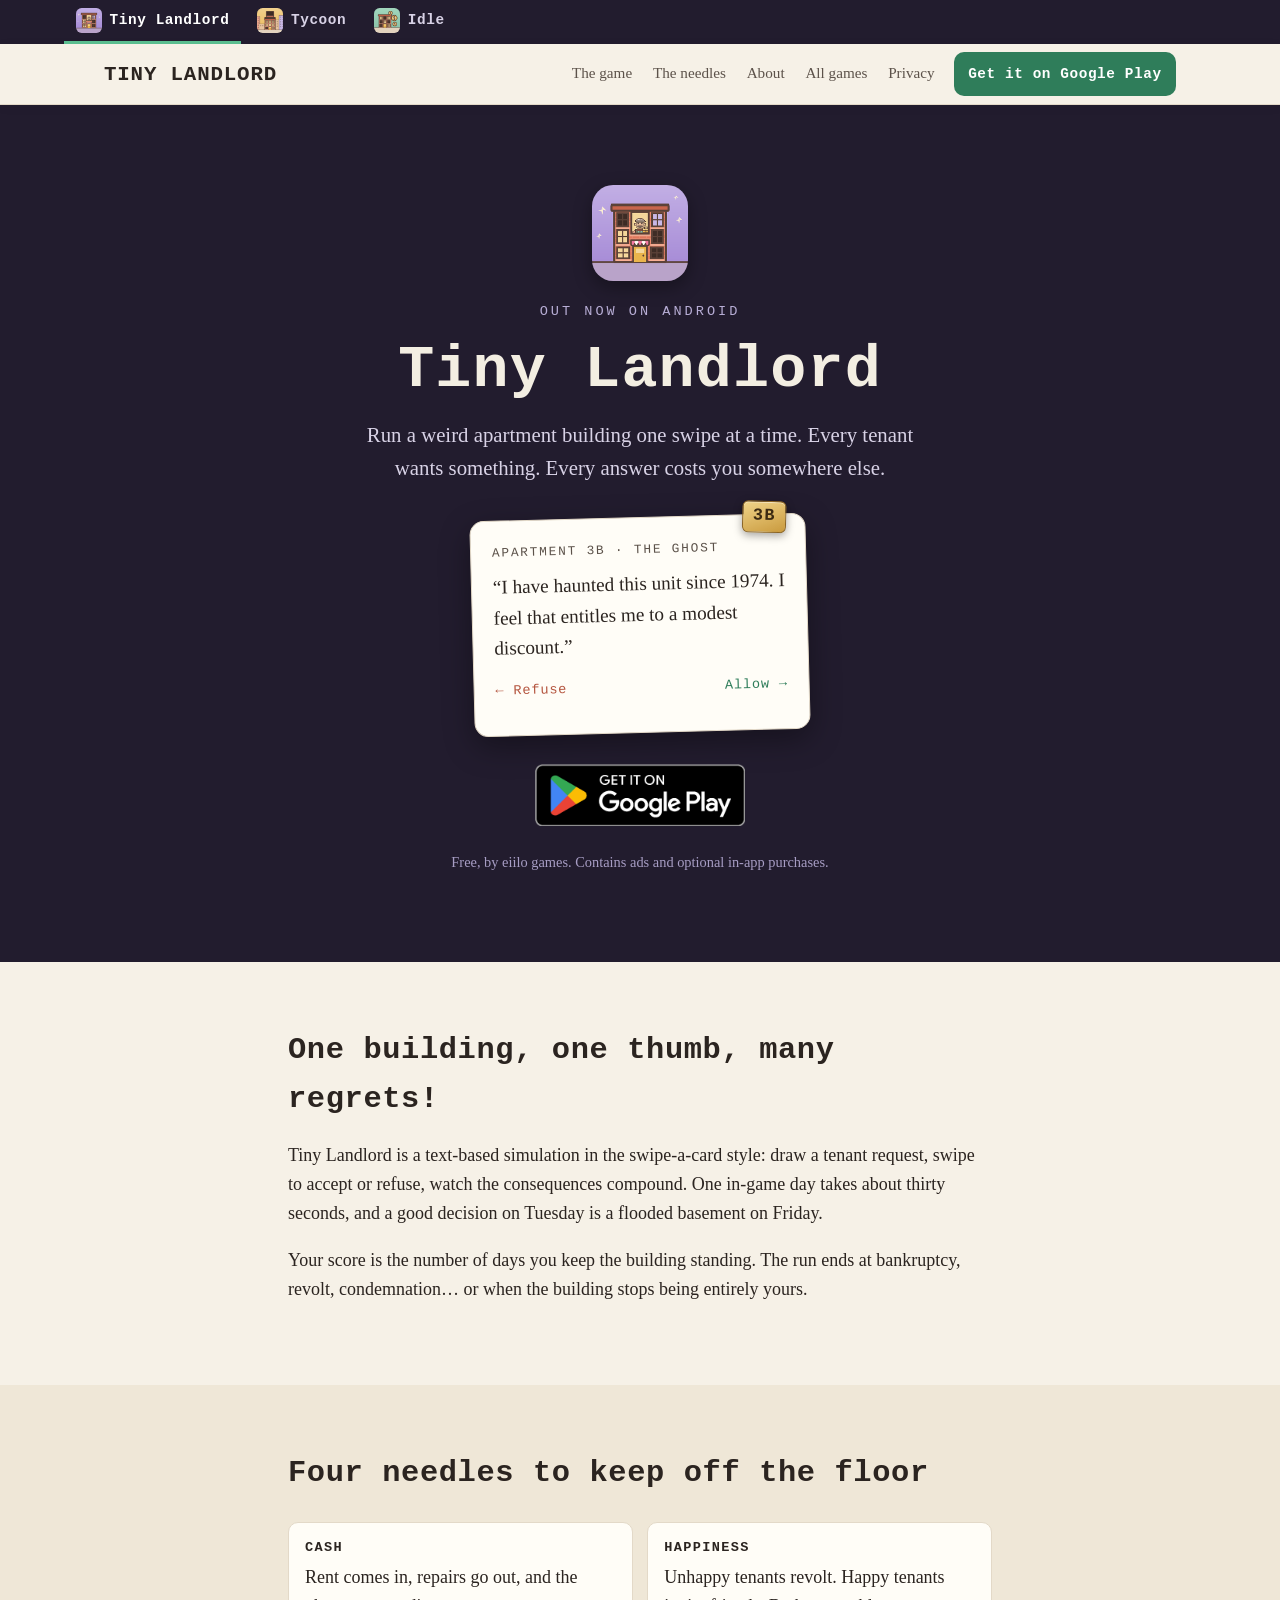
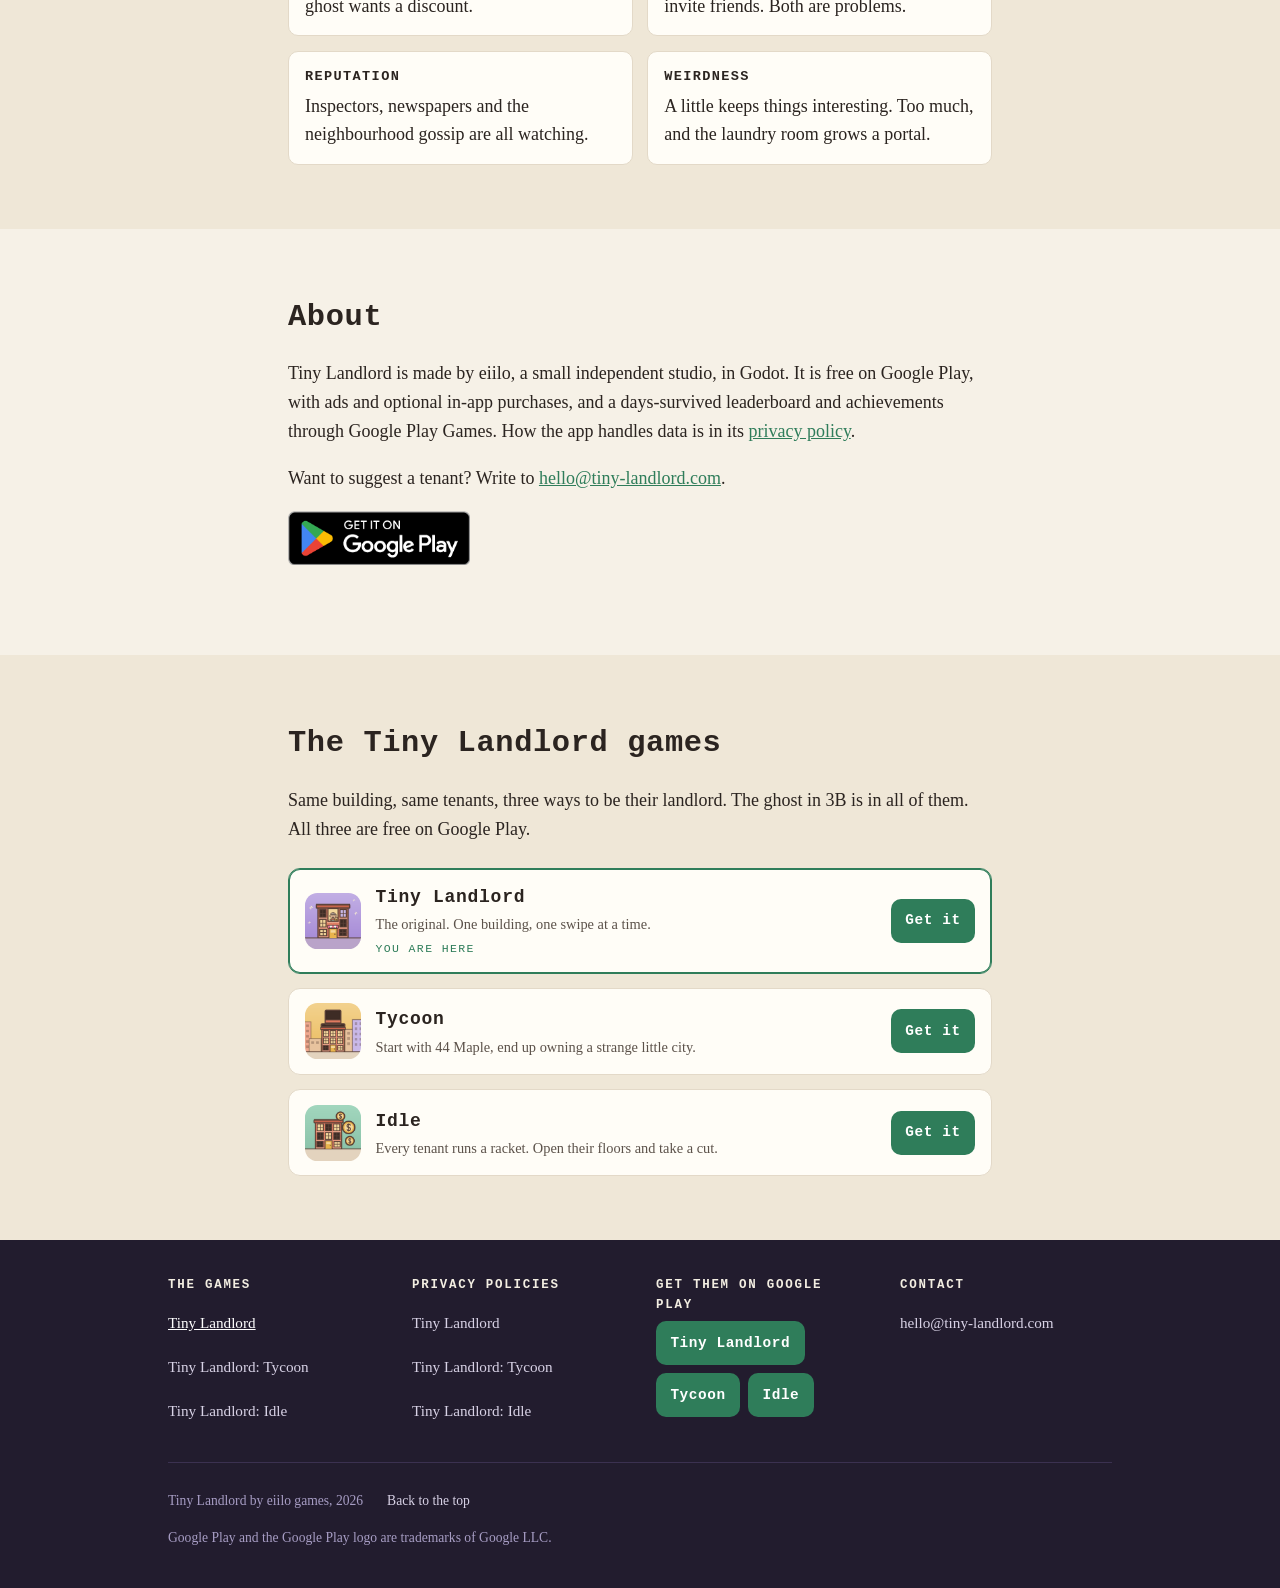
==== index.html @ bfaaeeac "feat: init v1" ====
<!doctype html>
<html lang="en">
<head>
<meta charset="utf-8">
<meta name="viewport" content="width=device-width, initial-scale=1">
<title>Tiny Landlord: a weird apartment-building sim for Android</title>
<meta name="description" content="Run a weird apartment building one swipe at a time. The ghost in 3B wants the rent lowered — allow? A text-based simulation by eiilo games, free on Google Play.">
<link rel="canonical" href="https://tiny-landlord.com/">
<meta name="theme-color" content="#221c2e">
<link rel="icon" type="image/png" sizes="32x32" href="/img/classic-icon-32.png">
<link rel="apple-touch-icon" href="/img/classic-icon-180.png">
<meta property="og:title" content="Tiny Landlord">
<meta property="og:description" content="Run a weird apartment building one swipe at a time. Free on Android.">
<meta property="og:type" content="website">
<meta property="og:url" content="https://tiny-landlord.com/">
<meta property="og:site_name" content="Tiny Landlord">
<!-- TODO: create img/social.png (1200x630 PNG; see README.md) -->
<meta property="og:image" content="https://tiny-landlord.com/img/social.png">
<meta property="og:image:width" content="1200">
<meta property="og:image:height" content="630">
<meta property="og:image:alt" content="Tiny Landlord: a request card from the ghost in apartment 3B.">
<meta name="twitter:card" content="summary_large_image">
<meta name="twitter:title" content="Tiny Landlord">
<meta name="twitter:description" content="Run a weird apartment building one swipe at a time. Free on Android.">
<meta name="twitter:image" content="https://tiny-landlord.com/img/social.png">
<script type="application/ld+json">
{
	"@context": "https://schema.org",
	"@graph": [
		{
			"@type": "WebSite",
			"@id": "https://tiny-landlord.com/#website",
			"url": "https://tiny-landlord.com/",
			"name": "Tiny Landlord",
			"description": "Tiny Landlord, Tiny Landlord: Tycoon and Tiny Landlord: Idle, Android games by eiilo games.",
			"publisher": { "@id": "https://tiny-landlord.com/#eiilo" }
		},
		{
			"@type": "Organization",
			"@id": "https://tiny-landlord.com/#eiilo",
			"name": "eiilo games",
			"email": "hello@tiny-landlord.com"
		},
		{
			"@type": ["VideoGame", "MobileApplication"],
			"@id": "https://tiny-landlord.com/#game",
			"name": "Tiny Landlord",
			"url": "https://tiny-landlord.com/",
			"description": "A text-based simulation. Run a weird apartment building through short swipe decisions: keep the cash, the happiness, the reputation and the weirdness in balance, and survive as many days as you can.",
			"genre": ["Simulation", "Card"],
			"gamePlatform": "Android",
			"operatingSystem": "Android",
			"applicationCategory": "GameApplication",
			"image": "https://tiny-landlord.com/img/classic-icon-512.png",
			"installUrl": "https://play.google.com/store/apps/details?id=com.eiilo.games.tinylandlord",
			"offers": { "@type": "Offer", "price": "0", "priceCurrency": "USD" },
			"author": { "@id": "https://tiny-landlord.com/#eiilo" },
			"publisher": { "@id": "https://tiny-landlord.com/#eiilo" }
		}
	]
}
</script>
<link rel="stylesheet" href="/style.css">
<script src="/nav.js" defer></script>
</head>
<body>
<a class="skip" href="#main">Skip to content</a>

<nav class="games" id="top" aria-label="The Tiny Landlord games">
	<ul>
		<li><a href="/" aria-current="page"><img src="/img/classic-icon-180.png" alt="" width="26" height="26">Tiny Landlord</a></li>
		<li><a href="/tycoon/"><img src="/img/tycoon-icon-180.png" alt="" width="26" height="26">Tycoon</a></li>
		<li><a href="/idle/"><img src="/img/idle-icon-180.png" alt="" width="26" height="26">Idle</a></li>
	</ul>
</nav>

<header class="top">
	<div class="inner">
		<a class="brand" href="/">TINY LANDLORD</a>
		<nav class="sections" aria-label="On this page">
			<a href="#game">The game</a>
			<a href="#stats">The needles</a>
			<a href="#about">About</a>
			<a href="#games">All games</a>
			<a href="/privacy/">Privacy</a>
		</nav>
		<a class="get" href="https://play.google.com/store/apps/details?id=com.eiilo.games.tinylandlord"><span class="long">Get it on Google Play</span><span class="short">Install</span></a>
	</div>
</header>

<main id="main">
<section class="hero" id="top-of-page">
	<div class="inner">
		<img class="icon" src="/img/classic-icon-180.png" alt="" width="96" height="96">
		<p class="kicker">Out now on Android</p>
		<h1>Tiny Landlord</h1>
		<p class="lede">Run a weird apartment building one swipe at a time. Every tenant wants something. Every answer costs you somewhere else.</p>
		<div class="card" role="img" aria-label="A sample request card: the ghost in 3B wants the rent lowered. Swipe left to refuse, right to allow.">
			<span class="flat" aria-hidden="true">3B</span>
			<p class="from">Apartment 3B &middot; The Ghost</p>
			<p class="ask">&ldquo;I have haunted this unit since 1974. I feel that entitles me to a modest discount.&rdquo;</p>
			<p class="swipes"><span class="no">&larr; Refuse</span> <span class="yes">Allow &rarr;</span></p>
		</div>
		<p class="cta"><a class="play-badge" href="https://play.google.com/store/apps/details?id=com.eiilo.games.tinylandlord"><img src="/img/google-play.png" alt="Get Tiny Landlord on Google Play" width="270" height="80"></a></p>
		<p class="fine">Free, by eiilo games. Contains ads and optional in-app purchases.</p>
	</div>
</section>

<section class="section" id="game">
	<div class="inner">
		<h2>One building, one thumb, many regrets!</h2>
		<p>Tiny Landlord is a text-based simulation in the swipe-a-card style: draw a tenant request, swipe to accept or refuse, watch the consequences compound. One in-game day takes about thirty seconds, and a good decision on Tuesday is a flooded basement on Friday.</p>
		<p>Your score is the number of days you keep the building standing. The run ends at bankruptcy, revolt, condemnation&hellip; or when the building stops being entirely yours.</p>
	</div>
</section>

<section class="section alt" id="stats">
	<div class="inner">
		<h2>Four needles to keep off the floor</h2>
		<ul class="stats">
			<li><b>Cash</b>Rent comes in, repairs go out, and the ghost wants a discount.</li>
			<li><b>Happiness</b>Unhappy tenants revolt. Happy tenants invite friends. Both are problems.</li>
			<li><b>Reputation</b>Inspectors, newspapers and the neighbourhood gossip are all watching.</li>
			<li><b>Weirdness</b>A little keeps things interesting. Too much, and the laundry room grows a portal.</li>
		</ul>
	</div>
</section>

<section class="section" id="about">
	<div class="inner">
		<h2>About</h2>
		<p>Tiny Landlord is made by eiilo, a small independent studio, in Godot. It is free on Google Play, with ads and optional in-app purchases, and a days-survived leaderboard and achievements through Google Play Games. How the app handles data is in its <a href="/privacy/">privacy policy</a>.</p>
		<p>Want to suggest a tenant? Write to <a href="mailto:hello@tiny-landlord.com">hello@tiny-landlord.com</a>.</p>
		<p><a class="play-badge" href="https://play.google.com/store/apps/details?id=com.eiilo.games.tinylandlord"><img src="/img/google-play.png" alt="Get Tiny Landlord on Google Play" width="270" height="80" loading="lazy"></a></p>
	</div>
</section>

<section class="section alt" id="games">
	<div class="inner">
		<h2>The Tiny Landlord games</h2>
		<p>Same building, same tenants, three ways to be their landlord. The ghost in 3B is in all of them. All three are free on Google Play.</p>
		<ul class="family">
			<li><a class="fam" href="#game" aria-current="page"><img src="/img/classic-icon-180.png" alt="" width="56" height="56"><span><b>Tiny Landlord</b><small>The original. One building, one swipe at a time.</small><span class="here">You are here</span></span></a><a class="get" href="https://play.google.com/store/apps/details?id=com.eiilo.games.tinylandlord" aria-label="Get Tiny Landlord on Google Play">Get it</a></li>
			<li><a class="fam" href="/tycoon/"><img src="/img/tycoon-icon-180.png" alt="" width="56" height="56"><span><b>Tycoon</b><small>Start with 44 Maple, end up owning a strange little city.</small></span></a><a class="get" href="https://play.google.com/store/apps/details?id=com.eiilo.games.tinylandlord.tycoon" aria-label="Get Tiny Landlord: Tycoon on Google Play">Get it</a></li>
			<li><a class="fam" href="/idle/"><img src="/img/idle-icon-180.png" alt="" width="56" height="56"><span><b>Idle</b><small>Every tenant runs a racket. Open their floors and take a cut.</small></span></a><a class="get" href="https://play.google.com/store/apps/details?id=com.eiilo.games.tinylandlord.idle" aria-label="Get Tiny Landlord: Idle on Google Play">Get it</a></li>
		</ul>
	</div>
</section>
</main>

<footer>
	<div class="inner">
		<div class="foot">
			<div>
				<p class="foot-h">The games</p>
				<ul>
					<li><a href="/" aria-current="page">Tiny Landlord</a></li>
					<li><a href="/tycoon/">Tiny Landlord: Tycoon</a></li>
					<li><a href="/idle/">Tiny Landlord: Idle</a></li>
				</ul>
			</div>
			<div>
				<p class="foot-h">Privacy policies</p>
				<ul>
					<li><a href="/privacy/">Tiny Landlord</a></li>
					<li><a href="/tycoon/privacy/">Tiny Landlord: Tycoon</a></li>
					<li><a href="/idle/privacy/">Tiny Landlord: Idle</a></li>
				</ul>
			</div>
			<div>
				<p class="foot-h">Get them on Google Play</p>
				<ul class="foot-get">
					<li><a class="get" href="https://play.google.com/store/apps/details?id=com.eiilo.games.tinylandlord" aria-label="Get Tiny Landlord on Google Play">Tiny Landlord</a></li>
					<li><a class="get" href="https://play.google.com/store/apps/details?id=com.eiilo.games.tinylandlord.tycoon" aria-label="Get Tiny Landlord: Tycoon on Google Play">Tycoon</a></li>
					<li><a class="get" href="https://play.google.com/store/apps/details?id=com.eiilo.games.tinylandlord.idle" aria-label="Get Tiny Landlord: Idle on Google Play">Idle</a></li>
				</ul>
			</div>
			<div>
				<p class="foot-h">Contact</p>
				<a href="mailto:hello@tiny-landlord.com">hello@tiny-landlord.com</a>
			</div>
		</div>
		<p class="legal"><span>Tiny Landlord by eiilo games, 2026</span> <a href="#top">Back to the top</a> <span class="tm">Google Play and the Google Play logo are trademarks of Google LLC.</span></p>
	</div>
</footer>
</body>
</html>
---- style.css ----
/* Tiny Landlord — one stylesheet for every page.
   Mobile first (playbook §11): no horizontal scroll at 320 px, clamp()
   font sizes, wrapping allowed everywhere, tap targets >= 44 px. */

:root {
	--paper: #f6f1e7;
	--ink: #2b2420;
	--ink-soft: #5c524a;
	--card: #fffdf7;
	--line: #e3d9c8;
	--accent: #2f7d5a;
	--accent-ink: #ffffff;
	--no: #b4543e;
	--night: #221c2e;
	--night-ink: #f3eee2;
	--live: #5cc192;           /* the accent, bright enough for the night bar */
}

* { box-sizing: border-box; }

html { -webkit-text-size-adjust: 100%; }

body {
	margin: 0;
	background: var(--paper);
	color: var(--ink);
	font: 400 clamp(1rem, 0.95rem + 0.4vw, 1.125rem)/1.6 Georgia, "Times New Roman", serif;
	overflow-wrap: anywhere;
}

.skip {
	position: absolute;
	left: -200vw;
	top: 0;
	background: var(--ink);
	color: var(--paper);
	padding: 0.75rem 1rem;
}
.skip:focus { left: 0; z-index: 10; }

a { color: var(--accent); }

/* Anchors land below the sticky header (nav.js measures it; 6.5rem without JS). */
html { scroll-padding-top: calc(var(--header-h, 6.5rem) + 0.5rem); }
@media (prefers-reduced-motion: no-preference) {
	html { scroll-behavior: smooth; }
}

/* The games bar: the three games on every page, the current one marked */
.games {
	background: var(--night);
	color: var(--night-ink);
	padding: 0 clamp(0.5rem, 3vw, 2.5rem);
	font-family: "Courier New", Courier, monospace;
}
.games ul {
	list-style: none;
	margin: 0 auto;
	padding: 0;
	max-width: 72rem;
	display: flex;
	gap: 0.25rem;
}
.games li { flex: 1 1 0; min-width: 0; }
@media (min-width: 40rem) {
	.games li { flex: 0 1 auto; }
}
.games a {
	display: flex;
	align-items: center;
	justify-content: center;
	gap: 0.5rem;
	min-height: 44px;
	padding: 0.4rem 0.75rem;
	color: #d8d2e6;
	text-decoration: none;
	font-size: 0.9rem;
	font-weight: 700;
	letter-spacing: 0.04em;
	border-bottom: 3px solid transparent;
	line-height: 1.15;
	text-align: center;
}
.games a:hover { color: #fff; background: rgba(255, 255, 255, 0.06); }
.games a[aria-current] { color: #fff; border-bottom-color: var(--live); }
.games img { flex: none; width: 1.6rem; height: 1.6rem; border-radius: 22%; }
/* Phones: icon over the name. */
@media (max-width: 30rem) {
	.games a { flex-direction: column; gap: 0.2rem; font-size: 0.78rem; padding: 0.45rem 0.25rem; }
}

/* The page header: sticks to the top, with the page's sections */
.top {
	position: sticky;
	top: 0;
	z-index: 5;
	background: var(--paper);
	border-bottom: 1px solid var(--line);
	box-shadow: 0 2px 10px rgba(43, 36, 32, 0.06);
}
.top .inner {
	max-width: 72rem;
	margin: 0 auto;
	padding: 0.25rem clamp(1rem, 4vw, 2.5rem);
	display: grid;
	grid-template-columns: minmax(0, 1fr) auto;
	grid-template-areas: "brand get" "nav nav";
	align-items: center;
	column-gap: 1rem;
}
/* One row once brand, every section link and the Play button fit. */
@media (min-width: 76rem) {
	.top .inner { grid-template-columns: auto minmax(0, 1fr) auto; grid-template-areas: "brand nav get"; }
}
.top .brand { grid-area: brand; }
.top .sections { grid-area: nav; }
.top .get { grid-area: get; }
.brand {
	font-family: "Courier New", Courier, monospace;
	font-weight: 700;
	font-size: clamp(1.05rem, 3.8vw, 1.3rem);
	letter-spacing: 0.04em;
	color: var(--ink);
	text-decoration: none;
	display: inline-block;
	padding: 0.6rem 0;         /* >= 44px tap target */
}
.brand .door { color: var(--accent); }
.sections {
	display: flex;
	gap: 0.15rem 0.9rem;
	min-width: 0;
	/* Phones: one row that scrolls sideways, faded at the right edge. */
	overflow-x: auto;
	scrollbar-width: none;
	white-space: nowrap;
	-webkit-mask-image: linear-gradient(to right, #000 calc(100% - 1.5rem), transparent);
	mask-image: linear-gradient(to right, #000 calc(100% - 1.5rem), transparent);
	padding-right: 1.5rem;
	margin-right: calc(-1 * clamp(1rem, 4vw, 2.5rem));   /* scroll to the screen's edge */
}
.sections::-webkit-scrollbar { display: none; }
@media (min-width: 76rem) {
	.sections { justify-content: flex-end; -webkit-mask-image: none; mask-image: none; padding-right: 0; margin-right: 0; }
}
.sections a {
	flex: none;
	font-size: 0.95rem;
	color: var(--ink-soft);
	text-decoration: none;
	padding: 0.6rem 0.2rem;    /* ~44px tap target */
	border-bottom: 2px solid transparent;
}
.sections a:hover { color: var(--ink); }
.sections a[aria-current] { color: var(--ink); border-bottom-color: var(--accent); }

/* The header's small Google Play button (released games) */
.get {
	display: inline-flex;
	align-items: center;
	min-height: 44px;
	padding: 0.45rem 0.9rem;
	border-radius: 10px;
	background: var(--accent);
	color: var(--accent-ink);
	font-family: "Courier New", Courier, monospace;
	font-weight: 700;
	font-size: 0.9rem;
	letter-spacing: 0.04em;
	text-decoration: none;
	white-space: nowrap;
}
.get:hover { filter: brightness(1.08); }
.get .long { display: none; }
@media (min-width: 30rem) {
	.get .long { display: inline; }
	.get .short { display: none; }
}

/* Hero */
.hero {
	background: var(--night);
	color: var(--night-ink);
	padding: clamp(2.5rem, 8vw, 5rem) clamp(1rem, 4vw, 2.5rem) clamp(3rem, 9vw, 5.5rem);
	text-align: center;
}
.hero .inner { max-width: 44rem; margin: 0 auto; }
.kicker {
	font-family: "Courier New", Courier, monospace;
	text-transform: uppercase;
	letter-spacing: 0.22em;
	font-size: clamp(0.72rem, 2.6vw, 0.85rem);
	color: #b8aed6;
	margin: 0 0 1rem;
}
h1 {
	font-family: "Courier New", Courier, monospace;
	font-weight: 700;
	font-size: clamp(2rem, 9vw, 3.75rem);
	line-height: 1.05;
	letter-spacing: 0.02em;
	margin: 0 0 1rem;
}
.lede {
	font-size: clamp(1.05rem, 3.4vw, 1.3rem);
	color: #d8d2e6;
	margin: 0 auto 2rem;
	max-width: 36rem;
}

/* The sample card */
.card {
	background: var(--card);
	color: var(--ink);
	border: 1px solid var(--line);
	border-radius: 14px;
	box-shadow: 0 10px 30px rgba(0, 0, 0, 0.35);
	max-width: min(21rem, 100%);
	margin: 0 auto 2rem;
	padding: 1.4rem 1.3rem 1.2rem;
	text-align: left;
	transform: rotate(-1.5deg);
}
.card .from {
	font-family: "Courier New", Courier, monospace;
	font-size: 0.8rem;
	text-transform: uppercase;
	letter-spacing: 0.14em;
	color: var(--ink-soft);
	margin: 0 0 0.5rem;
}
.card .ask { font-size: clamp(1.05rem, 3.6vw, 1.2rem); margin: 0 0 1rem; }
.card .swipes {
	display: flex;
	justify-content: space-between;
	gap: 0.75rem;
	font-family: "Courier New", Courier, monospace;
	font-size: 0.85rem;
	letter-spacing: 0.06em;
}
/* A brass flat number pinned to a card's corner, like the one on the door */
.card { position: relative; }
.card .flat {
	position: absolute;
	top: -0.9rem;
	right: 1.1rem;
	font-family: "Courier New", Courier, monospace;
	font-weight: 700;
	font-size: 1.05rem;
	letter-spacing: 0.08em;
	line-height: 1;
	color: #3b2a12;
	background: linear-gradient(160deg, #f1d58a, #c99a3e);
	border: 1px solid #8a6424;
	border-radius: 6px;
	padding: 0.4rem 0.6rem;
	box-shadow: 0 3px 8px rgba(0, 0, 0, 0.35), inset 0 1px 0 rgba(255, 255, 255, 0.5);
	transform: rotate(3deg);
}
.card .swipes .no { color: var(--no); }
.card .swipes .yes { color: var(--accent); }

.hero .fine { color: #a79dc4; font-size: 0.9rem; margin: 1rem 0 0; }

/* Buttons */
.btn {
	display: inline-block;
	background: var(--accent);
	color: var(--accent-ink);
	font-family: "Courier New", Courier, monospace;
	font-weight: 700;
	letter-spacing: 0.05em;
	text-decoration: none;
	border: 0;
	border-radius: 10px;
	padding: 0.9rem 1.5rem;
	min-height: 44px;
	font-size: clamp(0.95rem, 3.8vw, 1.05rem);
}
.btn:hover { filter: brightness(1.08); }
.btn.ghost {
	background: transparent;
	color: var(--night-ink);
	border: 1px solid #564a78;
}

/* Sections */
.section { padding: clamp(2.25rem, 7vw, 4rem) clamp(1rem, 4vw, 2.5rem); }
.section .inner { max-width: 44rem; margin: 0 auto; }
.section.alt { background: #efe7d7; }
h2 {
	font-family: "Courier New", Courier, monospace;
	font-size: clamp(1.4rem, 5vw, 1.9rem);
	letter-spacing: 0.02em;
	margin: 0 0 1rem;
}

.stats {
	list-style: none;
	margin: 1.5rem 0 0;
	padding: 0;
	display: grid;
	grid-template-columns: repeat(auto-fit, minmax(min(16rem, 100%), 1fr));
	gap: 0.9rem;
}
.stats li {
	background: var(--card);
	border: 1px solid var(--line);
	border-radius: 10px;
	padding: 0.9rem 1rem;
	min-width: 0;
}
.stats b {
	display: block;
	font-family: "Courier New", Courier, monospace;
	text-transform: uppercase;
	letter-spacing: 0.1em;
	font-size: 0.85rem;
	margin-bottom: 0.25rem;
}

/* Footer: the same map of the site on every page */
footer { background: var(--night); color: #b8aed6; font-size: 0.95rem; }
footer .inner {
	max-width: 64rem;
	margin: 0 auto;
	padding: 2.25rem clamp(1rem, 4vw, 2.5rem) 2.5rem;
}
.foot {
	display: grid;
	grid-template-columns: repeat(auto-fit, minmax(min(13rem, 100%), 1fr));
	gap: 1.5rem 2rem;
}
.foot-h {
	font-family: "Courier New", Courier, monospace;
	font-weight: 700;
	text-transform: uppercase;
	letter-spacing: 0.14em;
	font-size: 0.78rem;
	color: var(--night-ink);
	margin: 0 0 0.35rem;
}
.foot ul { list-style: none; margin: 0; padding: 0; }
footer a {
	color: #d8d2e6;
	display: inline-flex;
	align-items: center;
	min-height: 44px;     /* tap target */
	text-decoration: none;
}
footer a:hover, footer a[aria-current] { color: #fff; text-decoration: underline; }
.foot-get { display: flex; flex-wrap: wrap; gap: 0.5rem; }
footer .get { color: var(--accent-ink); padding: 0.45rem 0.9rem; }
footer .get:hover { text-decoration: none; }
.legal {
	display: flex;
	flex-wrap: wrap;
	gap: 0.25rem 1.5rem;
	align-items: baseline;
	margin: 1.75rem 0 0;
	padding-top: 1rem;
	border-top: 1px solid #3b3150;
	font-size: 0.85rem;
	color: #a79dc4;
}
.legal .tm { flex-basis: 100%; }

/* Document pages (privacy, 404) */
.doc { max-width: 44rem; margin: 0 auto; padding: clamp(1.5rem, 5vw, 3rem) clamp(1rem, 4vw, 2.5rem) 3rem; }
.doc h1 { color: var(--ink); font-size: clamp(1.7rem, 7vw, 2.5rem); }
.doc .lede { color: var(--ink); max-width: none; margin: 0 0 1.5rem; }   /* the hero's light lede is unreadable on paper */
.doc .date {
	font-family: "Courier New", Courier, monospace;
	font-size: 0.85rem;
	text-transform: uppercase;
	letter-spacing: 0.12em;
	color: var(--ink-soft);
}
.doc .todo { background: #fdeec9; border: 1px solid #e8cf8d; border-radius: 8px; padding: 0.6rem 0.9rem; }
/* Policy versions (tools/policy.mjs): the notice on an old version, and
   the "Changes and past versions" table. */
.archived {
	background: #fdeec9;
	border: 1px solid #e8cf8d;
	border-radius: 10px;
	padding: 0.9rem 1.1rem;
	margin: 1rem 0 1.5rem;
}
.archived strong { display: block; }
.tablewrap { overflow-x: auto; margin: 0 0 1rem; }
.doc table { border-collapse: collapse; width: 100%; font-size: 0.95rem; }
/* Words wrap normally in the table: the body's overflow-wrap: anywhere
   squeezed a column to a letter per line at 320 px (playbook §11). */
.doc th, .doc td { text-align: left; vertical-align: top; padding: 0.6rem 0.75rem; border-bottom: 1px solid var(--line); overflow-wrap: normal; }
.doc th { color: var(--ink-soft); font-family: "Courier New", Courier, monospace; font-size: 0.85rem; letter-spacing: 0.06em; text-transform: uppercase; }
.doc td:first-child { width: 40%; }
.doc tr[data-current] td { background: var(--card); }

.summary, .toc {
	background: var(--card);
	border: 1px solid var(--line);
	border-radius: 12px;
	padding: 1.1rem 1.3rem;
	margin: 1.5rem 0;
}
.summary h2, .toc h2 { font-size: 1.1rem; margin-top: 0; }
.toc ol { margin: 0; padding-left: 1.2rem; }
code {
	font-family: "Courier New", Courier, monospace;
	background: #ece4d2;
	padding: 0.1em 0.3em;
	border-radius: 4px;
	font-size: 0.92em;
}
.center { text-align: center; }

/* The game's icon above the hero kicker */
.hero .icon {
	display: block;
	width: clamp(4.5rem, 18vw, 6rem);
	height: auto;
	aspect-ratio: 1;
	margin: 0 auto 1.25rem;
	border-radius: 22%;
	box-shadow: 0 6px 18px rgba(0, 0, 0, 0.35);
}

/* Who runs a racket (Idle's floors) */
.stats .who { display: block; color: var(--ink-soft); font-size: 0.9rem; margin-top: 0.35rem; }

/* The Tiny Landlord games (the family list on every page) */
.family {
	list-style: none;
	margin: 1.5rem 0 0;
	padding: 0;
	display: grid;
	gap: 0.9rem;
}
/* Each game is a card: its page link, then its own download button. */
.family li {
	display: flex;
	flex-wrap: wrap;
	align-items: center;
	gap: 0.6rem 1rem;
	background: var(--card);
	border: 1px solid var(--line);
	border-radius: 12px;
	padding: 0.9rem 1rem;
	min-width: 0;
}
.family li:hover { border-color: var(--accent); }
.family li:has([aria-current="page"]) { border-color: var(--accent); box-shadow: inset 0 0 0 1px var(--accent); }
.family .fam {
	display: flex;
	align-items: center;
	gap: 0.9rem;
	flex: 1 1 15rem;
	min-width: 0;
	min-height: 44px;
	color: var(--ink);
	text-decoration: none;
}
.family .get { margin-left: auto; }
.family img {
	flex: none;
	width: 3.5rem;
	height: 3.5rem;
	border-radius: 22%;
}
.family span { min-width: 0; }
.family b {
	display: block;
	font-family: "Courier New", Courier, monospace;
	letter-spacing: 0.04em;
	margin-bottom: 0.15rem;
}
.family small { display: block; color: var(--ink-soft); font-size: 0.9rem; line-height: 1.45; }
.family .here {
	display: block;
	font-family: "Courier New", Courier, monospace;
	text-transform: uppercase;
	letter-spacing: 0.12em;
	font-size: 0.72rem;
	color: var(--accent);
	margin-top: 0.3rem;
}

/* The official Google Play badge (img/google-play.png, from mooddude.app) */
.play-badge { display: inline-block; line-height: 0; border-radius: 8px; }
.play-badge img { height: 54px; width: auto; }
.hero .play-badge img { height: 62px; }

/* Released game's hero: the pitch beside a real screenshot */
.hero.split .inner {
	max-width: 64rem;
	display: grid;
	gap: 2.5rem 3rem;
	align-items: center;
}
@media (min-width: 48rem) {
	.hero.split { text-align: left; }
	.hero.split .inner { grid-template-columns: minmax(0, 1fr) auto; }
	.hero.split .icon { margin-left: 0; }
	.hero.split .lede { margin-left: 0; }
}
.hero .cta { margin: 0; }
.hero-shot {
	justify-self: center;
	width: min(15rem, 66vw);
	margin: 0;
	transform: rotate(1.5deg);
}
.hero-shot img {
	display: block;
	width: 100%;
	height: auto;
	border-radius: 18px;
	border: 4px solid var(--card);
	box-shadow: 0 14px 36px rgba(0, 0, 0, 0.45);
}

/* Screenshots: one row that scrolls sideways, each opens the viewer */
.section .inner.wide { max-width: 64rem; }
.shots {
	display: grid;
	grid-auto-flow: column;
	grid-auto-columns: clamp(9.5rem, 30vw, 12.5rem);
	gap: 0.9rem;
	margin: 1.5rem calc(-1 * clamp(1rem, 4vw, 2.5rem)) 0;
	padding: 0.25rem clamp(1rem, 4vw, 2.5rem) 1rem;
	overflow-x: auto;
	scroll-snap-type: x mandatory;
	scroll-padding: 0 clamp(1rem, 4vw, 2.5rem);
	scrollbar-width: thin;
	scrollbar-color: var(--line) transparent;
}
.shots a {
	display: block;
	scroll-snap-align: start;
	color: var(--ink-soft);
	text-decoration: none;
	cursor: zoom-in;
	-webkit-tap-highlight-color: transparent;
}
.shots img {
	display: block;
	width: 100%;
	height: auto;
	border-radius: 12px;
	border: 1px solid var(--line);
	background: var(--card);
	transition: transform 150ms, box-shadow 150ms;
}
.shots a:hover img { transform: translateY(-3px); box-shadow: 0 8px 18px rgba(43, 36, 32, 0.18); }
.shots span { display: block; font-size: 0.85rem; line-height: 1.4; margin-top: 0.5rem; }
.hint { color: var(--ink-soft); font-size: 0.9rem; margin: 0.25rem 0 0; }

/* Screenshot viewer (lightbox.js, from mooddude.app) */
.lb-open { overflow: hidden; }
.lightbox {
	width: 100%; height: 100%; max-width: none; max-height: none;
	margin: 0; padding: 0; border: 0; background: transparent; color: #fff;
	overflow: hidden;
}
.lightbox::backdrop { background: rgba(26, 21, 36, 0.97); }
.lightbox[open] { animation: lb-in 160ms ease-out; }
@keyframes lb-in { from { opacity: 0; } }
.lb-track {
	display: flex; width: 100%; height: 100%;
	overflow-x: auto; overflow-y: hidden; scroll-snap-type: x mandatory;
	overscroll-behavior: contain; scrollbar-width: none;
}
.lb-track::-webkit-scrollbar { display: none; }
.lb-track:focus { outline: none; }
.lb-slide {
	flex: 0 0 100%; height: 100%; margin: 0; scroll-snap-align: center; scroll-snap-stop: always;
	display: flex; align-items: center; justify-content: center;
	padding: 64px 76px 72px; box-sizing: border-box;
}
.lb-slide img {
	display: block; max-width: 100%; max-height: 100%; width: auto; height: auto;
	border-radius: 14px; border: 3px solid var(--card); background: var(--card);
	box-shadow: 0 10px 40px rgba(0, 0, 0, 0.4);
}
.lb-btn {
	position: absolute; display: grid; place-items: center;
	width: 48px; height: 48px; padding: 0; border-radius: 50%;
	color: var(--ink); background: var(--card); border: 2px solid var(--ink);
	box-shadow: 0 4px 0 var(--ink); cursor: pointer;
	transition: transform 80ms, box-shadow 80ms, opacity 150ms;
}
.lb-btn:active { transform: translateY(3px); box-shadow: 0 1px 0 var(--ink); }
.lb-btn:disabled { opacity: 0.3; cursor: default; transform: none; box-shadow: 0 4px 0 var(--ink); }
.lb-btn:focus-visible { outline-color: #fff; border-radius: 50%; }
.lb-close { top: 12px; right: 12px; }
.lb-prev, .lb-next { top: 50%; margin-top: -24px; }
.lb-prev { left: 14px; }
.lb-next { right: 14px; }
.lightbox.single .lb-prev, .lightbox.single .lb-next { display: none; }
.lb-bar {
	position: absolute; left: 0; right: 0; bottom: 0; margin: 0;
	padding: 14px 72px 20px; text-align: center; font-size: 0.95rem; line-height: 1.35;
	pointer-events: none;
}
.lb-count { font: 700 0.9rem/1 "Courier New", Courier, monospace; letter-spacing: 0.04em; margin-right: 8px; color: #fff; }
.lb-caption { color: #d8d2e6; }

@media (max-width: 760px) {
	/* Phones swipe; the arrows move to the bottom corners, out of the picture. */
	.lb-slide { padding: 64px 10px 96px; }
	.lb-prev, .lb-next { top: auto; bottom: 16px; margin-top: 0; }
	.lb-bar { padding: 0 72px 22px; min-height: 48px; display: flex; flex-wrap: wrap; align-items: center; justify-content: center; }
	.lb-caption { font-size: 0.85rem; }
}
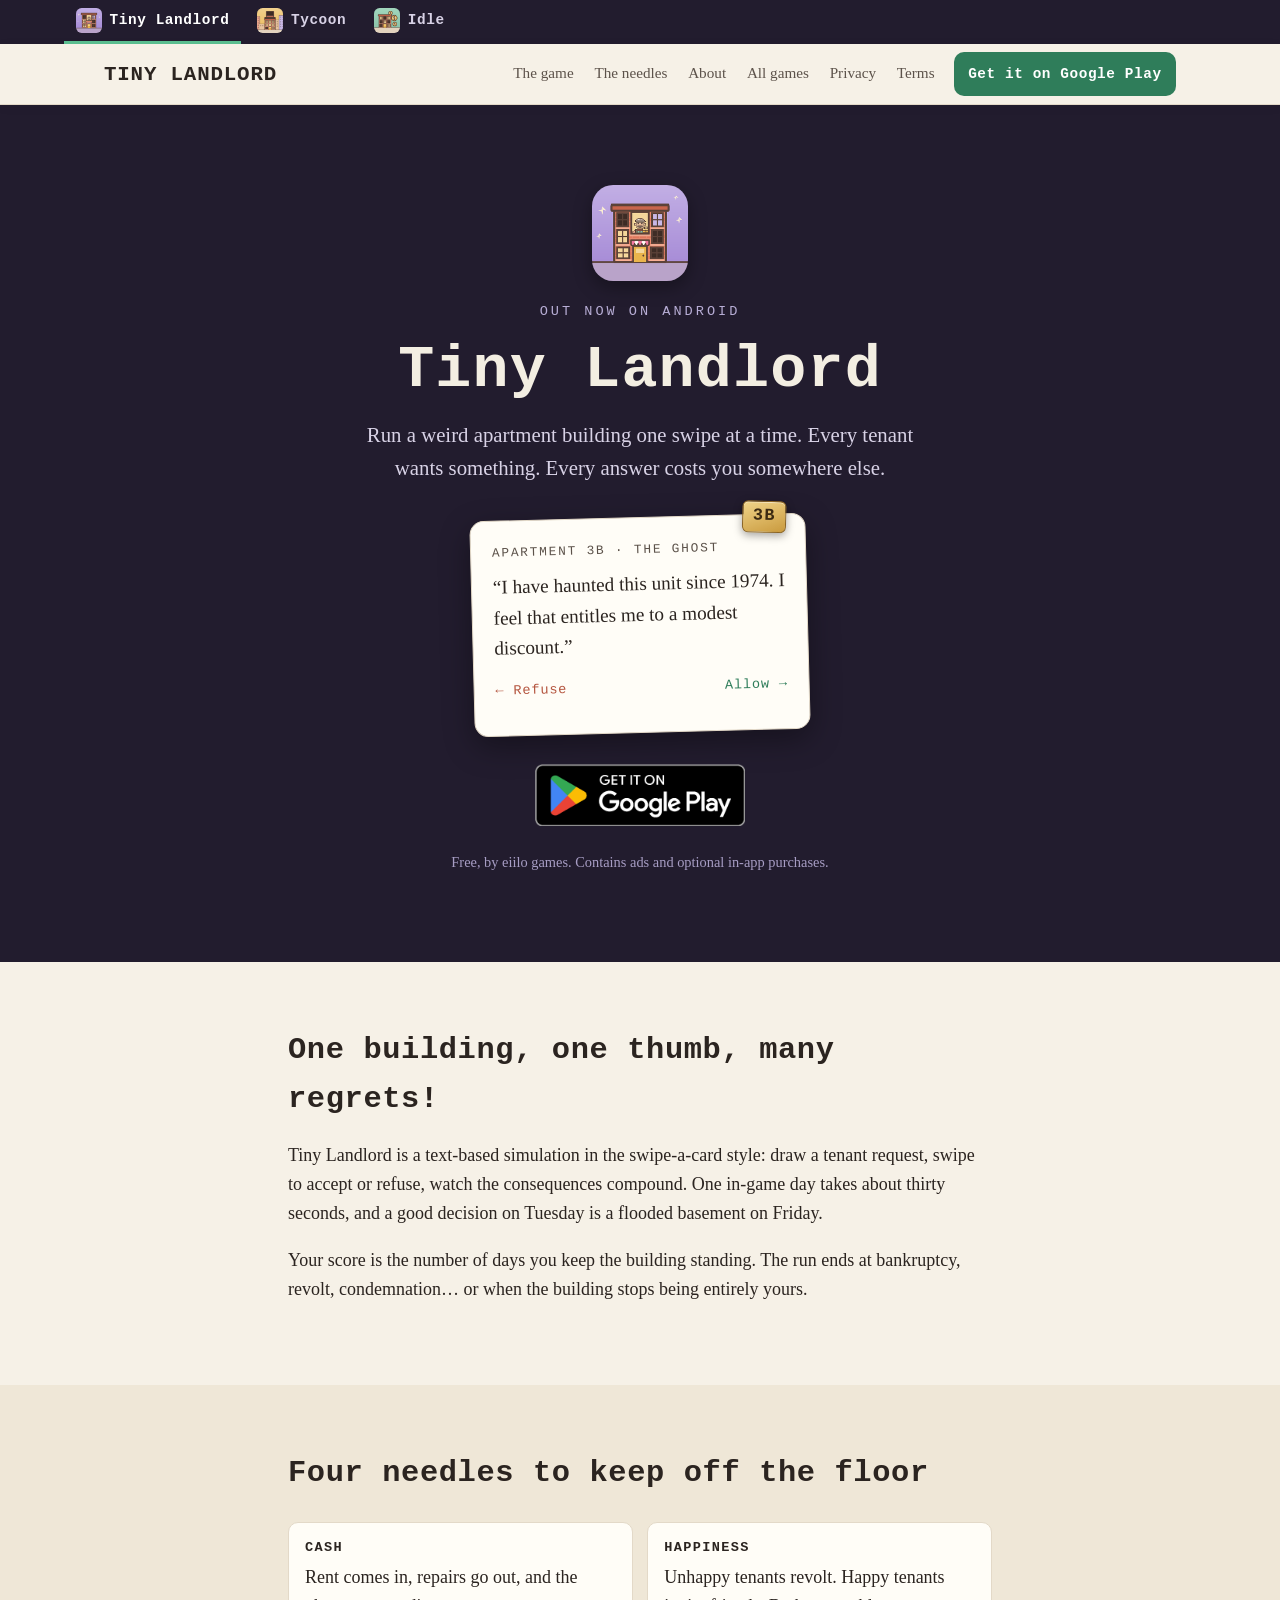
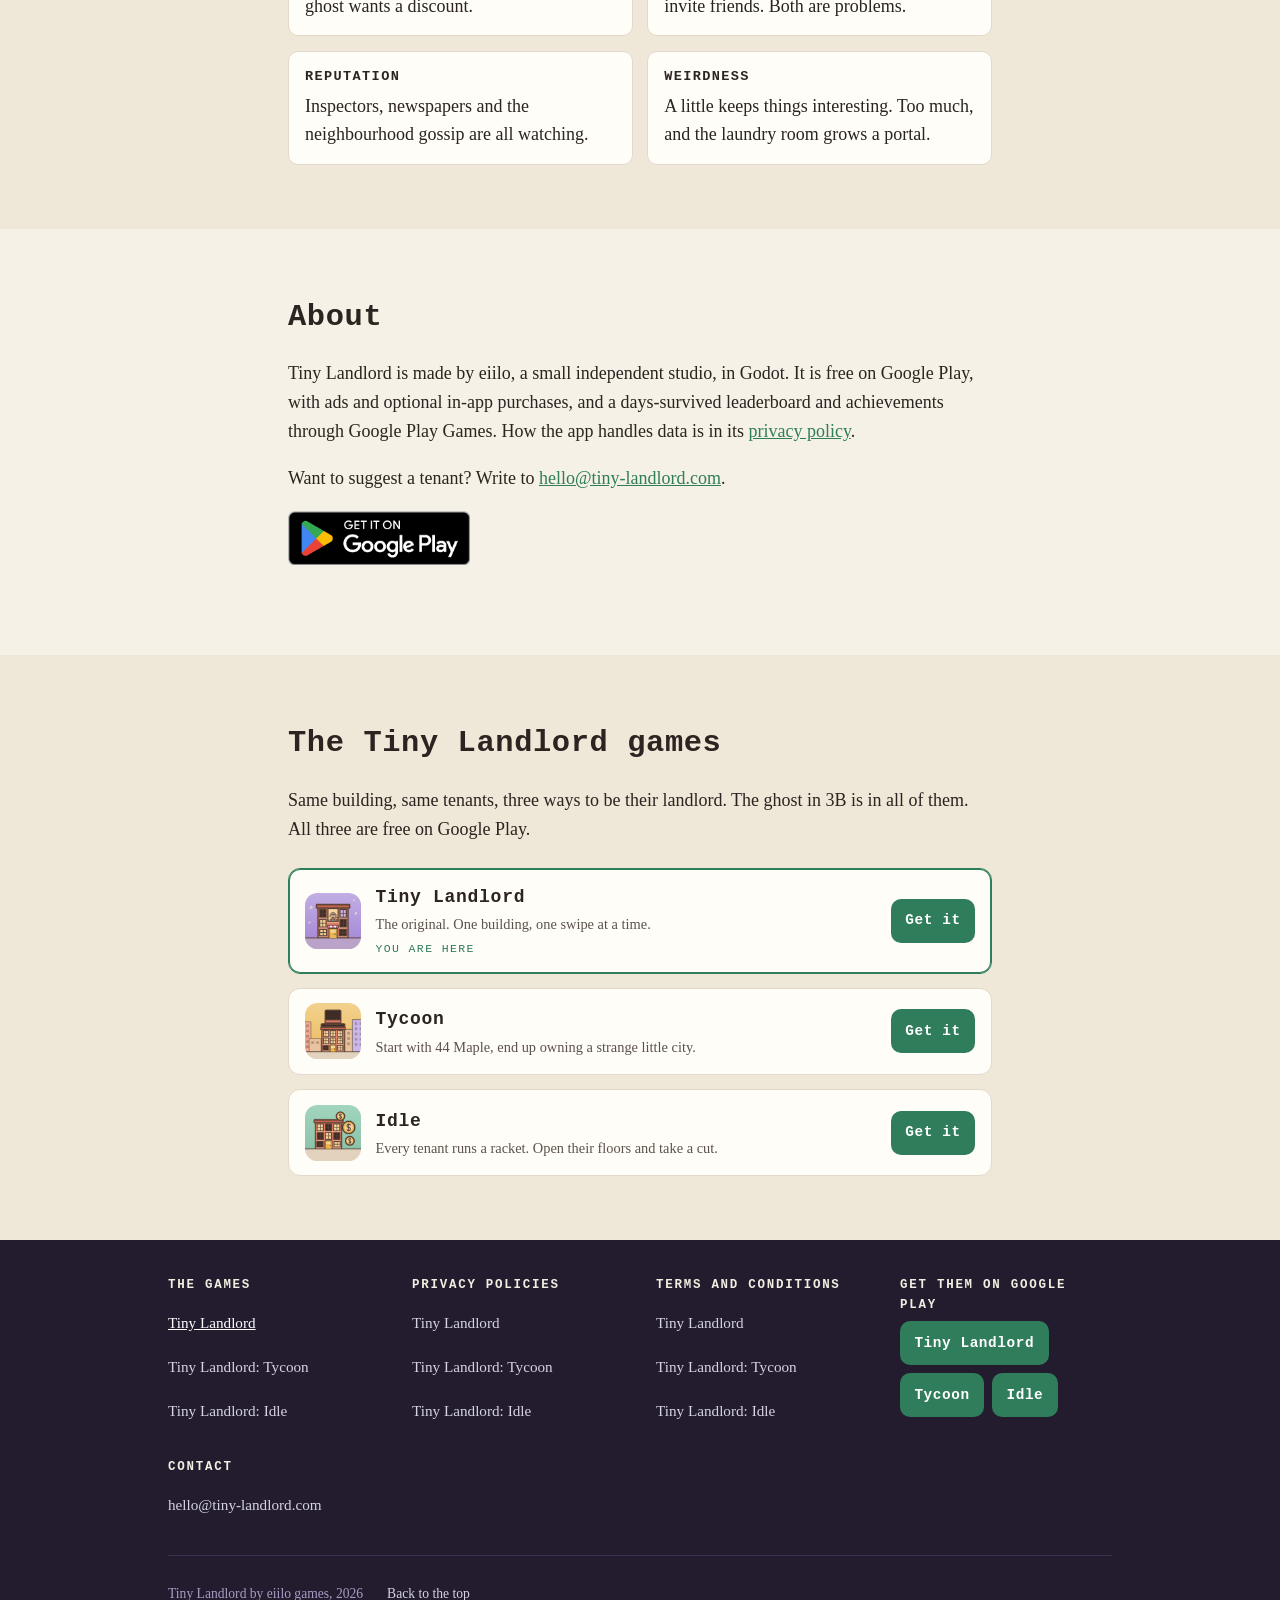
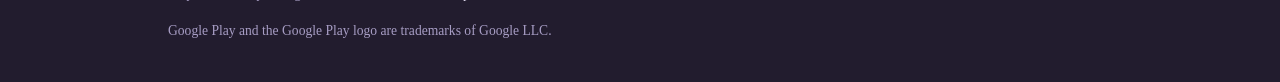
==== commit 620b716d: "feat: add terms" ====
--- a/index.html
+++ b/index.html
@@ -83,6 +83,7 @@
 			<a href="#about">About</a>
 			<a href="#games">All games</a>
 			<a href="/privacy/">Privacy</a>
+			<a href="/terms/">Terms</a>
 		</nav>
 		<a class="get" href="https://play.google.com/store/apps/details?id=com.eiilo.games.tinylandlord"><span class="long">Get it on Google Play</span><span class="short">Install</span></a>
 	</div>
@@ -168,6 +169,14 @@
 				</ul>
 			</div>
 			<div>
+				<p class="foot-h">Terms and conditions</p>
+				<ul>
+					<li><a href="/terms/">Tiny Landlord</a></li>
+					<li><a href="/tycoon/terms/">Tiny Landlord: Tycoon</a></li>
+					<li><a href="/idle/terms/">Tiny Landlord: Idle</a></li>
+				</ul>
+			</div>
+			<div>
 				<p class="foot-h">Get them on Google Play</p>
 				<ul class="foot-get">
 					<li><a class="get" href="https://play.google.com/store/apps/details?id=com.eiilo.games.tinylandlord" aria-label="Get Tiny Landlord on Google Play">Tiny Landlord</a></li>
